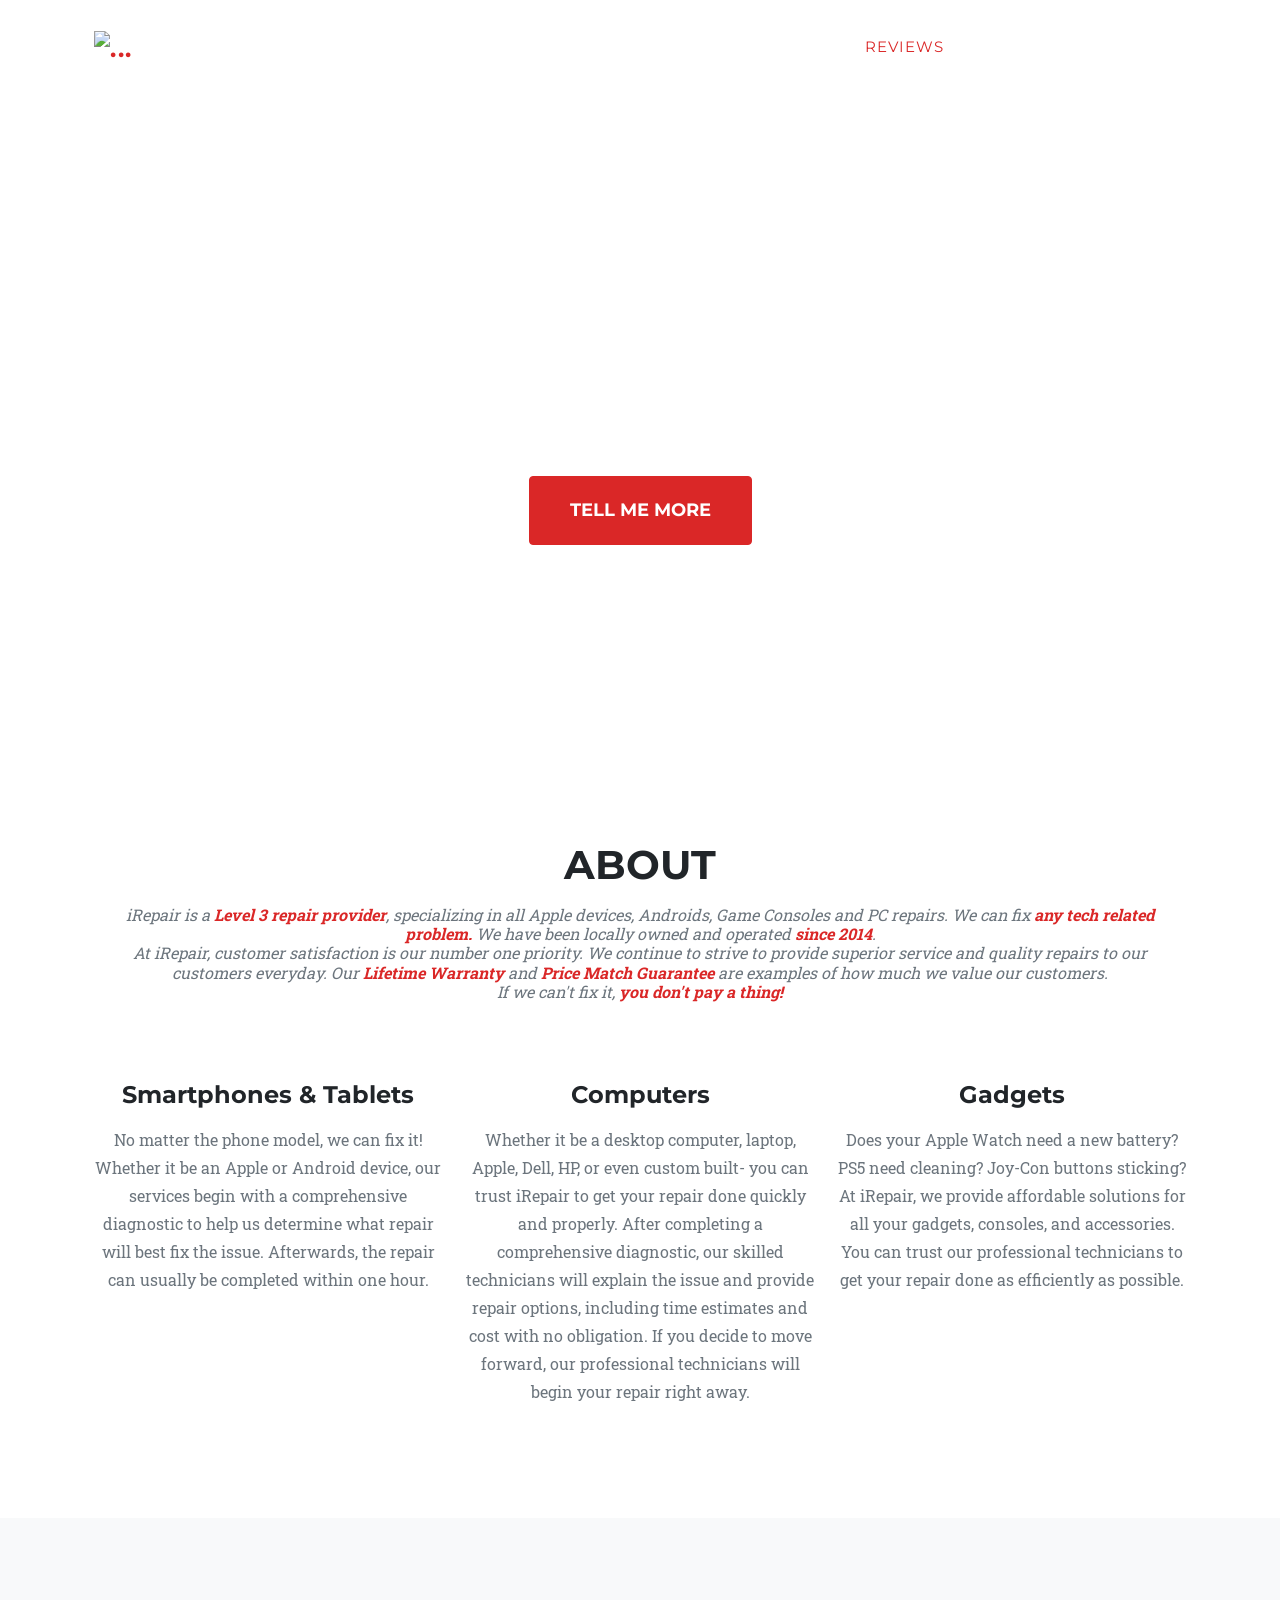
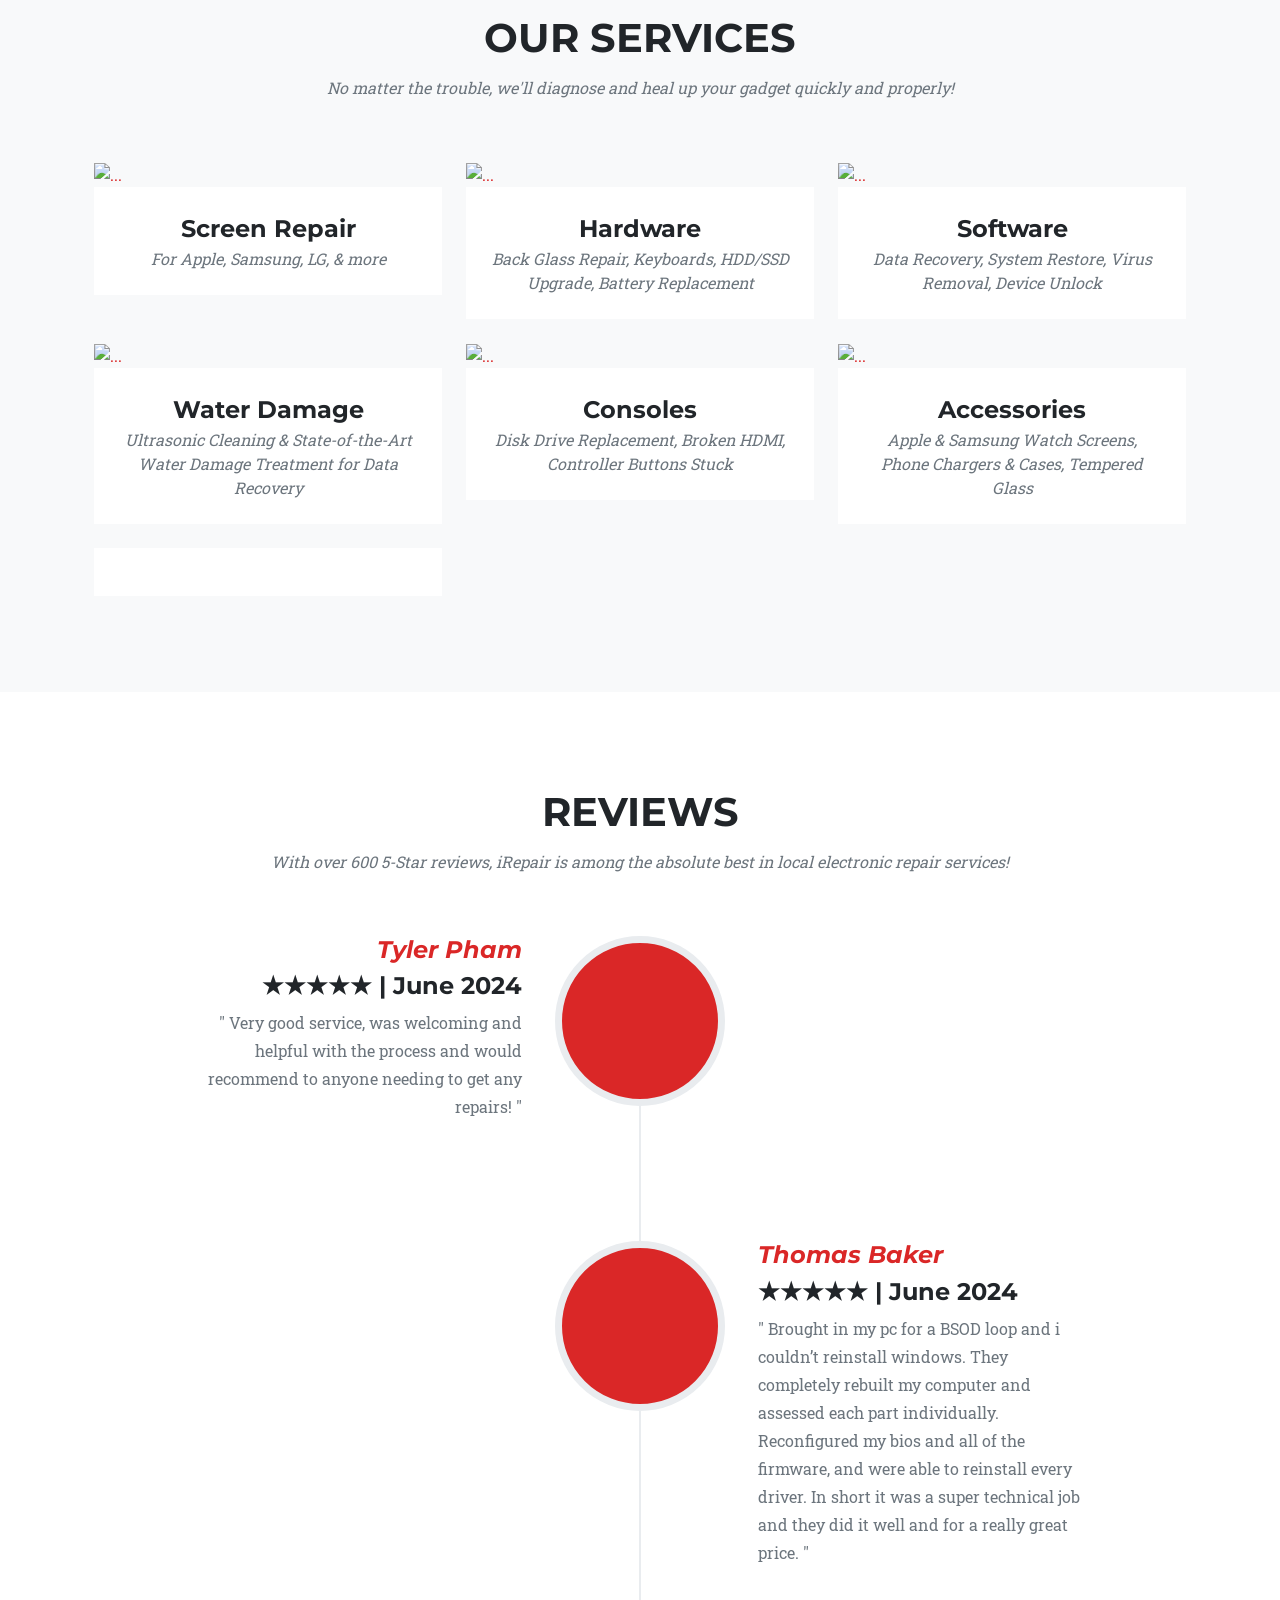
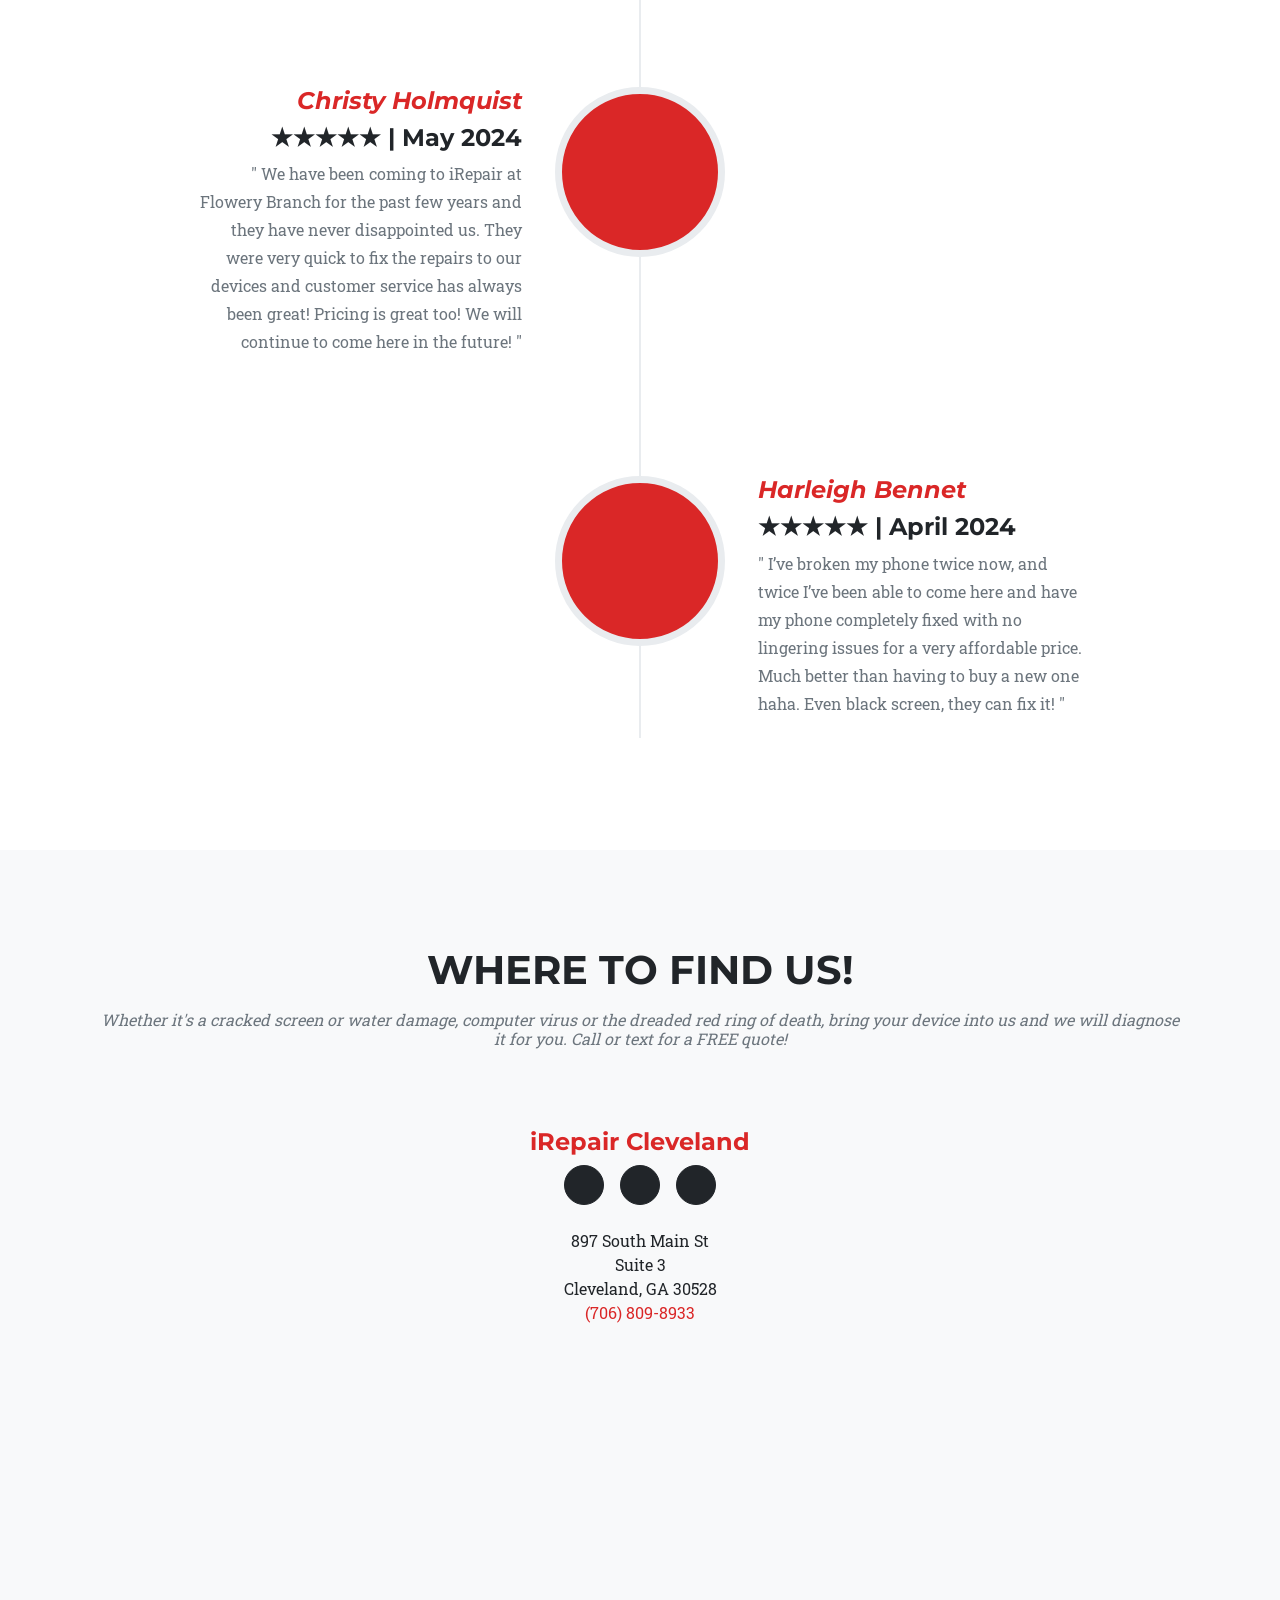
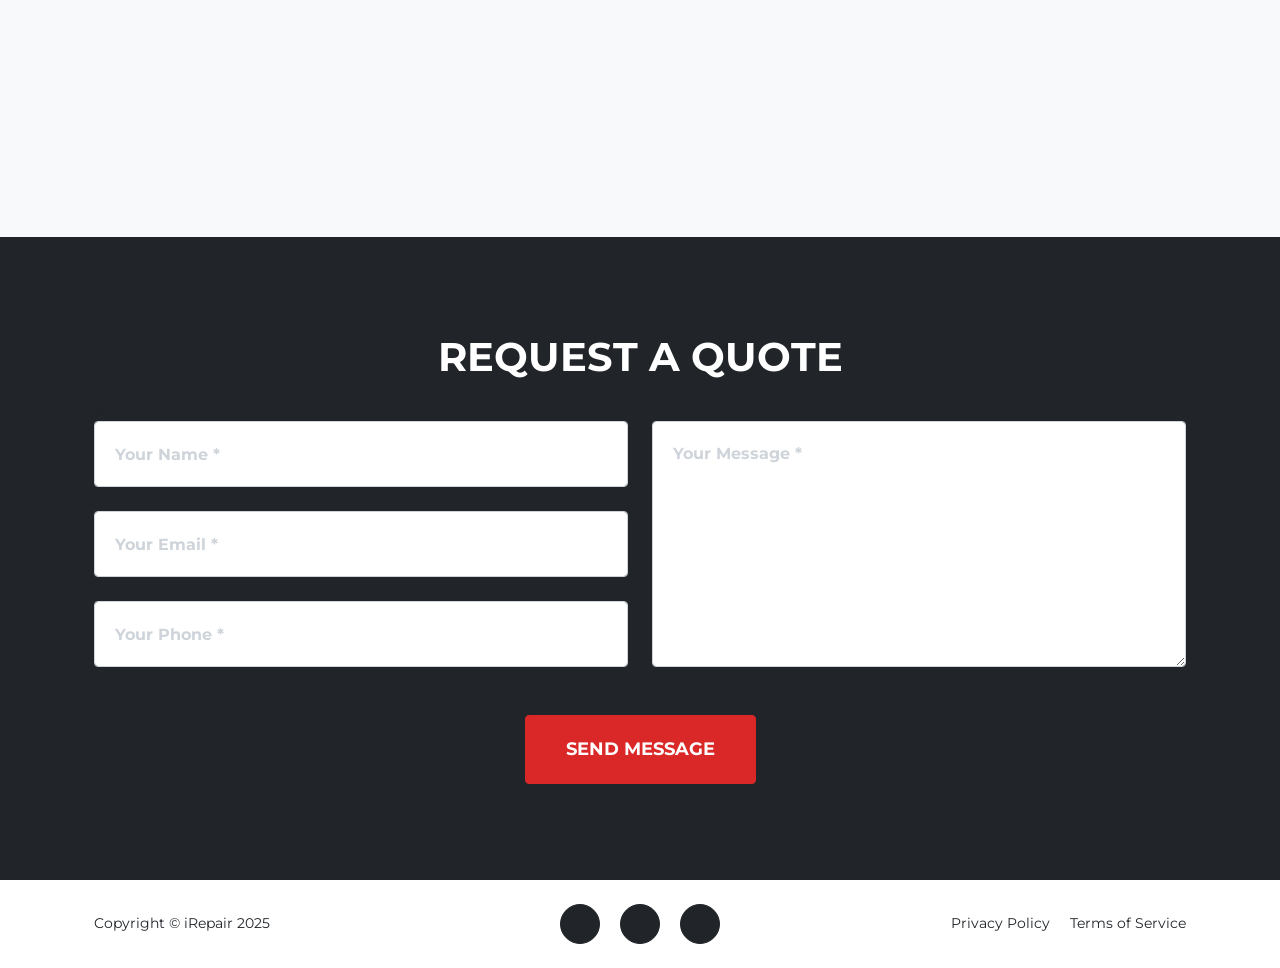
==== index.html @ 38e565d8 "Initial commit Moving iRepair website to iDesign hosting with Netlify in batches. /pages/ first." ====
<!DOCTYPE html>
<html lang="en">
    <head>
        <meta charset="utf-8" />
        <meta name="viewport" content="width=device-width, initial-scale=1, shrink-to-fit=no" />
        <meta name="description" content="" />
        <meta name="author" content="" />
        <title>iRepair - Gadget Repair</title>
        <!-- Favicon-->
        <link rel="icon" type="image/x-icon" href="assets/favicon.ico" />
        <!-- Font Awesome icons (free version)-->
        <script src="https://use.fontawesome.com/releases/v5.15.4/js/all.js" crossorigin="anonymous"></script>
        <!-- Google fonts-->
        <link href="https://fonts.googleapis.com/css?family=Montserrat:400,700" rel="stylesheet" type="text/css" />
        <link href="https://fonts.googleapis.com/css?family=Roboto+Slab:400,100,300,700" rel="stylesheet" type="text/css" />
        
		<!-- Core theme CSS (includes Bootstrap)-->
		
		<link href="https://cdn.jsdelivr.net/npm/bootstrap@5.0.1/dist/css/bootstrap.min.css" rel="stylesheet" >
        <link href="css/styles.css" rel="stylesheet" />
		<link href="css/custom.css" type="text/css" rel="stylesheet" />
	</head>
    <body id="page-top">
        <!-- Navigation-->
        <nav class="navbar navbar-expand-lg navbar-dark fixed-top" id="mainNav">
            <div class="container">
                <a class="navbar-brand" href="#page-top"><img src="assets/img/irepair-supreme-logo.png" alt="..." /></a>
                <button class="navbar-toggler" type="button" data-bs-toggle="collapse" data-bs-target="#navbarResponsive" aria-controls="navbarResponsive" aria-expanded="false" aria-label="Toggle navigation">
                    Menu
                    <i class="fas fa-bars ms-1"></i>
                </button>
                <div class="collapse navbar-collapse" id="navbarResponsive">
                    <ul class="navbar-nav text-uppercase ms-auto py-4 py-lg-0 list-group">
						<li class="nav-item dropdown">
							<a class="nav-link dropdown-toggle" href="#" id="navbarDropdown" role="button" data-bs-toggle="dropdown" aria-haspopup="true" aria-expanded="false">
							About
							</a>
							<div class="dropdown-menu" aria-labelledby="navbarDropdown">
								<a class="dropdown-item" href="#services">About</a>
								<a class="dropdown-item" href="pages/who-we-are.html#services">Who We Are</a>
								<!--<a class="dropdown-item" href="pages/galleries/flowery-branch.html">Gallery</a>-->
							</div>
						</li>
                        <li class="nav-item list-item"><a class="nav-link" href="#portfolio">Services</a></li>
                        <li class="nav-item list-item"><a class="nav-link" href="#about">Reviews</a></li>
                        <li class="nav-item list-item"><a class="nav-link" href="#team">Location</a></li>
                        <li class="nav-item list-item"><a class="nav-link" href="#contact">Contact</a></li>
                    </ul>
					
					
                </div>
            </div>
        </nav>
        <!-- Masthead-->
        <header class="masthead">
            <div class="container">
                <div class="masthead-subheading">YOU BREAK IT</div>
                <div class="masthead-heading text-uppercase"><span style="text-transform: lowercase;">i</span>Repair it!</div>
                <a class="btn btn-primary btn-xl text-uppercase" href="#services">Tell Me More</a>
            </div>
        </header>
        <!-- Services-->
        <section class="page-section" id="services">
            <div class="container">
                <div class="text-center">
                    <h2 class="section-heading text-uppercase">About</h2>
                    <h3 class="section-subheading text-muted">iRepair is a <span class="red">Level 3 repair provider</span>, specializing in all Apple devices, Androids, Game Consoles and PC repairs. We can fix <span class="red">any tech related problem.</span> We have been locally owned and operated <span class="red">since 2014</span>. <!-- and our attention to customer service has led us to expand to <span class="red">2 sister locations: Gainesville and Dawsonville.</span>--> 
					<br />
					At iRepair, customer satisfaction is our number one priority. We continue to strive to provide superior service and quality repairs to our customers everyday. Our <span class="red">Lifetime Warranty</span> and  <span class="red">Price Match Guarantee</span> are examples of how much we value our customers.
					<br />
					If we can't fix it, <span class="red">you don't pay a thing!</span></h3>
                </div>
                <div class="row text-center">
                    <div class="col-md-4">
                        <span class="fa-stack fa-4x">
                            <i class="fas fa-circle fa-stack-2x text-primary"></i>
                            <i class="fas fa-mobile fa-stack-1x fa-inverse"></i>
                        </span>
                        <h4 class="my-3">Smartphones & Tablets</h4>
                        <p class="text-muted"> No matter the phone model, we can fix it! Whether it be an Apple or Android device, our services begin with a comprehensive diagnostic to help us determine what repair will best fix the issue. Afterwards, the repair can usually be completed within one hour.</p>
                    </div>
                    <div class="col-md-4">
                        <span class="fa-stack fa-4x">
                            <i class="fas fa-circle fa-stack-2x text-primary"></i>
                            <i class="fas fa-laptop fa-stack-1x fa-inverse"></i>
                        </span>
                        <h4 class="my-3">Computers</h4>
                        <p class="text-muted">Whether it be a desktop computer, laptop, Apple, Dell, HP, or even custom built- you can trust iRepair to get your repair done quickly and properly.
						After completing a comprehensive diagnostic, our skilled technicians will explain the issue and provide repair options, including time estimates and cost with no obligation. If you decide to move forward, our professional technicians will begin your repair right away. 
						</p>
                    </div>
                    <div class="col-md-4">
                        <span class="fa-stack fa-4x">
                            <i class="fas fa-circle fa-stack-2x text-primary"></i>
                            <i class="fas fa-gamepad fa-stack-1x fa-inverse"></i>
                        </span>
                        <h4 class="my-3">Gadgets</h4>
                        <p class="text-muted">Does your Apple Watch need a new battery? PS5 need cleaning? Joy-Con buttons sticking? At iRepair, we provide affordable solutions for all your gadgets, consoles, and accessories. You can trust our professional technicians to get your repair done as efficiently as possible.</p>
                    </div>
                </div>
            </div>
        </section>
        <!-- Portfolio Grid-->
        <section class="page-section bg-light" id="portfolio">
            <div class="container">
                <div class="text-center">
                    <h2 class="section-heading text-uppercase">Our Services</h2>
                    <h3 class="section-subheading text-muted">No matter the trouble, we'll diagnose and heal up your gadget quickly and properly!</h3>
                </div>
                <div class="row">
                    <div class="col-lg-4 col-sm-6 mb-4">
                        <!-- Portfolio item 1-->
                        <div class="portfolio-item">
                            <a class="portfolio-link" data-bs-toggle="modal" href="#portfolioModal1">
                                <div class="portfolio-hover">
                                    <div class="portfolio-hover-content"><i class="fas fa-plus fa-3x"></i></div>
                                </div>
                                <img class="img-fluid" src="assets/img/portfolio/screen_1.JPG" alt="..." />
                            </a>
                            <div class="portfolio-caption">
                                <div class="portfolio-caption-heading">Screen Repair</div>
                                <div class="portfolio-caption-subheading text-muted">For Apple, Samsung, LG, & more</div>
                            </div>
                        </div>
                    </div>
                    <div class="col-lg-4 col-sm-6 mb-4">
                        <!-- Portfolio item 2-->
                        <div class="portfolio-item">
                            <a class="portfolio-link" data-bs-toggle="modal" href="#portfolioModal2">
                                <div class="portfolio-hover">
                                    <div class="portfolio-hover-content"><i class="fas fa-plus fa-3x"></i></div>
                                </div>
                                <img class="img-fluid" src="assets/img/portfolio/hardware_1.JPG" alt="..." />
                            </a>
                            <div class="portfolio-caption">
                                <div class="portfolio-caption-heading">Hardware</div>
                                <div class="portfolio-caption-subheading text-muted">Back Glass Repair, Keyboards, HDD/SSD Upgrade, Battery Replacement</div>
                            </div>
                        </div>
                    </div>
					<div class="col-lg-4 col-sm-6 mb-4 mb-lg-0">
                        <!-- Portfolio item 3-->
                        <div class="portfolio-item">
                            <a class="portfolio-link" data-bs-toggle="modal" href="#portfolioModal4">
                                <div class="portfolio-hover">
                                    <div class="portfolio-hover-content"><i class="fas fa-plus fa-3x"></i></div>
                                </div>
                                <img class="img-fluid" src="assets/img/portfolio/software.jpg" alt="..." />
                            </a>
                            <div class="portfolio-caption">
                                <div class="portfolio-caption-heading">Software</div>
                                <div class="portfolio-caption-subheading text-muted">Data Recovery, System Restore, Virus Removal, Device Unlock</div>
                            </div>
                        </div>
                    </div>
                    <div class="col-lg-4 col-sm-6 mb-4">
                        <!-- Portfolio item 4-->
                        <div class="portfolio-item">
                            <a class="portfolio-link" data-bs-toggle="modal" href="#portfolioModal3">
                                <div class="portfolio-hover">
                                    <div class="portfolio-hover-content"><i class="fas fa-plus fa-3x"></i></div>
                                </div>
                                <img class="img-fluid" src="assets/img/portfolio/water-damage_1.JPG" alt="..." />
                            </a>
                            <div class="portfolio-caption">
                                <div class="portfolio-caption-heading">Water Damage</div>
                                <div class="portfolio-caption-subheading text-muted">Ultrasonic Cleaning & State-of-the-Art Water Damage Treatment for Data Recovery</div>
                            </div>
                        </div>
                    </div>
                    <div class="col-lg-4 col-sm-6 mb-4 mb-sm-0">
                        <!-- Portfolio item 5-->
                        <div class="portfolio-item">
                            <a class="portfolio-link" data-bs-toggle="modal" href="#portfolioModal5">
                                <div class="portfolio-hover">
                                    <div class="portfolio-hover-content"><i class="fas fa-plus fa-3x"></i></div>
                                </div>
                                <img class="img-fluid" src="assets/img/portfolio/console_1.JPG" alt="..." />
                            </a>
                            <div class="portfolio-caption">
                                <div class="portfolio-caption-heading">Consoles</div>
                                <div class="portfolio-caption-subheading text-muted">Disk Drive Replacement, Broken HDMI, Controller Buttons Stuck</div>
                            </div>
                        </div>
                    </div>
                    <div class="col-lg-4 col-sm-6">
                        <!-- Portfolio item 6-->
                        <div class="portfolio-item">
                            <a class="portfolio-link" data-bs-toggle="modal" href="#portfolioModal6">
                                <div class="portfolio-hover">
                                    <div class="portfolio-hover-content"><i class="fas fa-plus fa-3x"></i></div>
                                </div>
                                <img class="img-fluid" src="assets/img/portfolio/watch_1.JPG" alt="..." />
                            </a>
                            <div class="portfolio-caption">
                                <div class="portfolio-caption-heading">Accessories</div>
                                <div class="portfolio-caption-subheading text-muted">Apple & Samsung Watch Screens, Phone Chargers & Cases, Tempered Glass</div>
                            </div>
                        </div>
                    </div>
					<div class="col-lg-4 col-sm-6 mb-4 mb-sm-0" style="align-items:center">
                        <!-- Empty Portfolio item-->
                        <div class="portfolio-item">
                            <!-- <a class="portfolio-link" data-bs-toggle="modal" href="#portfolioModal5">
                                <div class="portfolio-hover">
                                    <div class="portfolio-hover-content"><i class="fas fa-plus fa-3x"></i></div>
                                </div>
                                <img class="img-fluid" src="assets/img/portfolio/console_1.JPG" alt="..." />
                            </a> -->
                            <div class="portfolio-caption">
                                <div class="portfolio-caption-heading"></div>
                                <div class="portfolio-caption-subheading text-muted"></div>
                            </div>
                        </div>
                    </div>
					<!-- <div class="col-lg-4 col-sm-6 mb-4 mb-sm-0" style="align-items:center">
                        <!-- Portfolio item 7--
                        <div class="portfolio-item">
                            <a class="portfolio-link" data-bs-toggle="modal" href="#attnModal">
                                <div class="portfolio-hover">
                                    <div class="portfolio-hover-content"><i class="fas fa-plus fa-3x"></i></div>
                                </div>
                                <img class="img-fluid" src="assets/img/portfolio/idesign.jpg" alt="..." />
                            </a>
                            <div class="portfolio-caption">
                                <div class="portfolio-caption-heading">Web Design</div>
                                <div class="portfolio-caption-subheading text-muted">Web Design, Web Development, <br> Business Cards, Logo Design</div>
                            </div>
                        </div>
                    </div> -->
					<!--<a class="btn btn-primary btn-xl text-uppercase" data-bs-toggle="modal" href="#attnModal">NEW! Now Offering →</a>-->
                </div>
            </div>
        </section>
        <!-- About-->
        <section class="page-section" id="about">
            <div class="container">
                <div class="text-center">
                    <h2 class="section-heading text-uppercase">Reviews</h2>
                    <h3 class="section-subheading text-muted">With over 600 5-Star reviews, iRepair is among the absolute best in local electronic repair services!</h3>
                </div>
                <ul class="timeline">
                    <li>
                        <div class="timeline-image"><img class="rounded-circle img-fluid" /></div>
                        <div class="timeline-panel">
                            <div class="timeline-heading">
                                <h4><span class="red">Tyler Pham</span></h4>
                                <h4 class="subheading">★★★★★ | June 2024</h4>
                            </div>
                            <div class="timeline-body"><p class="text-muted">" Very good service, was welcoming and helpful with the process and would recommend to anyone needing to get any repairs! "</p></div>

                        </div>
                    </li>
                    <li class="timeline-inverted">
                        <div class="timeline-image"><img class="rounded-circle img-fluid"/></div>
                        <div class="timeline-panel">
                            <div class="timeline-heading">
                                <h4><span class="red">Thomas Baker</span></h4>
                                <h4 class="subheading">★★★★★ | June 2024</h4>
                            </div>
                            <div class="timeline-body"><p class="text-muted">" Brought in my pc for a BSOD loop and i couldn’t reinstall windows. They completely rebuilt my computer and assessed each part individually. Reconfigured my bios and all of the firmware, and were able to reinstall every driver. In short it was a super technical job and they did it well and for a really great price. "</p></div>
                        </div>
                    </li>
                    <li>
                        <div class="timeline-image"><img class="rounded-circle img-fluid"/></div>
                        <div class="timeline-panel">
                            <div class="timeline-heading">
                                <h4><span class="red">Christy Holmquist</span></h4>
                                <h4 class="subheading">★★★★★ | May 2024</h4>
                            </div>
                            <div class="timeline-body"><p class="text-muted">" We have been coming to iRepair at Flowery Branch for the past few years and they have never disappointed us. They were very quick to fix the repairs to our devices and customer service has always been great! Pricing is great too! We will continue to come here in the future! "</p></div>
                        </div>
                    </li>
                    <li class="timeline-inverted">
                        <div class="timeline-image"><img class="rounded-circle img-fluid"/></div>
                        <div class="timeline-panel">
                            <div class="timeline-heading">
                                <h4><span class="red">Harleigh Bennet</span></h4>
                                <h4 class="subheading">★★★★★ | April 2024</h4>
                            </div>
                            <div class="timeline-body"><p class="text-muted">" I’ve broken my phone twice now, and twice I’ve been able to come here and have my phone completely fixed with no lingering issues for a very affordable price. Much better than having to buy a new one haha. Even black screen, they can fix it! "</p></div>
                        </div>
                    </li>
				<!-- <li class="timeline-inverted">
                        <div class="timeline-image">
                            <h4>
                                Leave a
                                <br />
                                Review on
                                <br />
                                Google!
                            </h4>
                        </div>
                    </li> -->
                </ul>
            </div>
        </section>
        <!-- Team-->
        <section class="page-section bg-light" id="team">
    <!--        <div class="container">
                <div class="text-center">
                    <h2 class="section-heading text-uppercase">Our Amazing Team</h2>
                    <h3 class="section-subheading text-muted">bunch of dudes.</h3>
                </div>
                <div class="row">
                    <div class="col-lg-4">
                        <div class="team-member">
                            <img class="mx-auto rounded-circle" src="assets/img/team/1.JPG" alt="..." />
                            <h4>Drew (Founder)</h4>
                            <p class="text-muted">Gainesville</p>
                            <a class="btn btn-dark btn-social mx-2" href="#!"><i class="fab fa-twitter"></i></a>
                            <a class="btn btn-dark btn-social mx-2" href="#!"><i class="fab fa-facebook-f"></i></a>
                            <a class="btn btn-dark btn-social mx-2" href="#!"><i class="fab fa-linkedin-in"></i></a>
                        </div>
                    </div>
                    <div class="col-lg-4">
                        <div class="team-member">
                            <img class="mx-auto rounded-circle" src="assets/img/team/2.JPG" alt="..." />
                            <h4>Juan</h4>
                            <p class="text-muted">Dawsonville</p>
                       <a class="btn btn-dark btn-social mx-2" href="#!"><i class="fab fa-twitter"></i></a>
                            <a class="btn btn-dark btn-social mx-2" href="#!"><i class="fab fa-facebook-f"></i></a>
                            <a class="btn btn-dark btn-social mx-2" href="#!"><i class="fab fa-linkedin-in"></i></a>
                        </div>
                    </div>
                    <div class="col-lg-4">
                        <div class="team-member">
                            <img class="mx-auto rounded-circle" src="assets/img/team/3.JPG" alt="..." />
                            <h4>Gavin</h4>
                            <p class="text-muted">Flowery Branch</p>
							<a class="btn btn-dark btn-social mx-2" href="#!"><i class="fab fa-twitter"></i></a>
                            <a class="btn btn-dark btn-social mx-2" href="#!"><i class="fab fa-facebook-f"></i></a>
                            <a class="btn btn-dark btn-social mx-2" href="#!"><i class="fab fa-linkedin-in"></i></a>
                        </div>
                    </div>
                </div>
				<div class="row">
				<div class="col-lg-4">
                        <div class="team-member">
                            <img class="mx-auto rounded-circle" src="assets/img/team/2.JPG" alt="..." />
                            <h4>Johnathan</h4>
                            <p class="text-muted">Gainesville</p>
                       <a class="btn btn-dark btn-social mx-2" href="#!"><i class="fab fa-twitter"></i></a>
                            <a class="btn btn-dark btn-social mx-2" href="#!"><i class="fab fa-facebook-f"></i></a>
                            <a class="btn btn-dark btn-social mx-2" href="#!"><i class="fab fa-linkedin-in"></i></a>
                        </div>
                    </div>
					<div class="col-lg-4">
                        <div class="team-member">
                            <img class="mx-auto rounded-circle" src="assets/img/team/3.JPG" alt="..." />
                            <h4>Timothy</h4>
                            <p class="text-muted">Dawsonville</p>
							<a class="btn btn-dark btn-social mx-2" href="#!"><i class="fab fa-twitter"></i></a>
                            <a class="btn btn-dark btn-social mx-2" href="#!"><i class="fab fa-facebook-f"></i></a>
                            <a class="btn btn-dark btn-social mx-2" href="#!"><i class="fab fa-linkedin-in"></i></a>
                        </div>
                    </div>
					<div class="col-lg-4">
                        <div class="team-member">
                            <img class="mx-auto rounded-circle" src="assets/img/team/1.JPG" alt="..." />
                            <h4>Brian</h4>
                            <p class="text-muted">Flowery Branch</p>
							<a class="btn btn-dark btn-social mx-2" href="#!"><i class="fab fa-twitter"></i></a>
                            <a class="btn btn-dark btn-social mx-2" href="#!"><i class="fab fa-facebook-f"></i></a>
                            <a class="btn btn-dark btn-social mx-2" href="#!"><i class="fab fa-linkedin-in"></i></a>
                        </div>
                    </div>
				</div>
			</div>
                </div>
                <div class="row">
                    <div class="col-lg-8 mx-auto text-center"><p class="large text-muted"> <h4>Our Locations</h4>
					<span class="red">Flowery Branch:</span> 4251 Winder Hwy, Flowery Branch, GA 30542<br />
					<span class="red">Gainesville:</span> 475 Dawsonville Hwy ste c, Gainesville, GA 30501<br />
					<span class="red">Dawsonville:</span> 391 Quill Dr Suite 140, Dawsonville, GA 30534<br /></p></div>
                </div>
            </div> -->
			
			<!--Google map-->
			
			<div class="container">
				<h2 class="section-heading text-uppercase"><div style="text-align:center;">Where to Find Us!</div></h2>
				<h3 class="section-subheading text-muted" style="text-align:center;">Whether it's a cracked screen or water damage, computer virus or the dreaded red ring of death, bring your device into us and we will diagnose it for you. Call or text  for a FREE quote!</h3>
			<div class="row align-items-center">
				<div>
					<div class="location-container">
						<p>
							<h4><span class="red" style="font-style:normal; ">iRepair Cleveland</span></h4>
								<div class="location-icons">
									<a class="btn btn-dark btn-social mx-2" href="https://www.facebook.com/iRepairDrew"><i class="fab fa-facebook-f"></i></a>
									<a class="btn btn-dark btn-social mx-2" href="https://www.instagram.com/irepairga"><i class="fab fa-instagram"></i></a>
									<a class="btn btn-dark btn-social mx-2" href="https://search.google.com/local/writereview?placeid=ChIJrSrs2Rry9YgRjQ6eZQSOzfI"><i class="fab fa-google"></i></a>
								</div>
							<br />
							897 South Main St <br />
							Suite 3 <br />
							Cleveland, GA 30528 <br /> 
							<a href="tel://+17068098933">(706) 809-8933</a>
						</p>
					</div>
					<div id="map-container-google-1" class="z-depth-1-half map-container" style="height: 25rem">
						<iframe src="https://www.google.com/maps/embed?pb=!1m18!1m12!1m3!1d3300.32070945659!2d-83.85811932491785!3d34.18928131048297!2m3!1f0!2f0!3f0!3m2!1i1024!2i768!4f13.1!3m3!1m2!1s0x88f5edba1ef00161%3A0xf6d68d4e94103ecd!2siRepair%20Flowery%20Branch%20Cell%20Phone%20Repair%2CComputer%20Repair%2C%20Tablet!5e0!3m2!1sen!2sus!4v1721174199621!5m2!1sen!2sus" width="100%" height="100%" style="border:0;" allowfullscreen="" loading="lazy" referrerpolicy="no-referrer-when-downgrade"></iframe>
					</div>
				</div>
				<!-- <div class="col-lg-4">
					<div class="location-container">
					<p>
						<h4><span class="red" style="font-style:normal">Gainesville</span></h4>
							<div class="location-icons">
								<a class="btn btn-dark btn-social mx-2" href="https://www.facebook.com/iRepairGa"><i class="fab fa-facebook-f"></i></a>
								<a class="btn btn-dark btn-social mx-2" href="https://www.instagram.com/irepairga"><i class="fab fa-instagram"></i></a>
								<a class="btn btn-dark btn-social mx-2" href="https://search.google.com/local/writereview?placeid=ChIJI8ZOkfP19YgRLeUoL9gVXxY"><i class="fab fa-google"></i></a>
							</div>
						<br />
					475 Dawsonville Hwy <br />
					Suite C <br />
					Gainesville, GA 30501 <br />
					<a href="tel://+1776541117">(770) 654-1117</a>
					</p>
					</div>
					<div id="map-container-google-2" class="z-depth-1-half map-container" style="height: 25rem">
					<iframe src="https://www.google.com/maps/embed?pb=!1m18!1m12!1m3!1d3296.186884715994!2d-83.85272118526859!3d34.29478131235792!2m3!1f0!2f0!3f0!3m2!1i1024!2i768!4f13.1!3m3!1m2!1s0x88f5f5f3914ec623%3A0x165f15d82f28e52d!2siRepair%20Gainesville%20-%20Cell%20Phone%20Repair%2CTablet%20Repair%2C%20Computer%20Repair!5e0!3m2!1sen!2sus!4v1645026157039!5m2!1sen!2sus" width="100%" height="100%" style="border:0;" allowfullscreen="" loading="lazy"></iframe>
					</div>
				</div> -->
				<!-- <div class="col-lg-4">
					<div class="location-container">
						<p>
							<h4><span class="red" style="font-style:normal; ">Dawsonville</span></h4>
								<div class="location-icons">
									<a class="btn btn-dark btn-social mx-2" href="https://www.facebook.com/iRepairDawsonville"><i class="fab fa-facebook-f"></i></a>
									<a class="btn btn-dark btn-social mx-2" href="https://www.instagram.com/irepairga"><i class="fab fa-instagram"></i></a>
									<a class="btn btn-dark btn-social mx-2" href="https://search.google.com/local/writereview?placeid=ChIJ5X2WzLGJ9YgRslyce__zbWM"><i class="fab fa-google"></i></a>
								</div>
							<br />
					391 Quill Drive <br />
					Suite 140 <br />
					Dawsonville, GA 30534 <br />
					<a href="tel://+1776541117">(770) 880-6654</a>
					</p>
					</div>
						<div id="map-container-google-2" class="z-depth-1-half map-container" style="height: 25rem">
						<iframe src="https://www.google.com/maps/embed?pb=!1m18!1m12!1m3!1d3294.0806048215154!2d-84.04990558526708!3d34.34842660951178!2m3!1f0!2f0!3f0!3m2!1i1024!2i768!4f13.1!3m3!1m2!1s0x88f589b1cc967de5%3A0x636df3ff7b9c5cb2!2siRepair%20Dawsonville%20-%20Cell%20Phone%20Repair%2CTablet%20Repair%2C%20Computer%20Repair!5e0!3m2!1sen!2sus!4v1645026370559!5m2!1sen!2sus" width="100%" height="100%" style="border:0;" allowfullscreen="" loading="lazy"></iframe>
						</div>
					<div>
				</div>
			</div> -->
			
        </section>
        <!-- Clients
        <div class="py-5">
            <div class="container">
                <div class="row align-items-center">
                    <div class="col-md-3 col-sm-6 my-3">
                        <a href="#!"><img class="img-fluid img-brand d-block mx-auto" src="assets/img/logos/microsoft.svg" alt="..." /></a>
                    </div>
                    <div class="col-md-3 col-sm-6 my-3">
                        <a href="#!"><img class="img-fluid img-brand d-block mx-auto" src="assets/img/logos/google.svg" alt="..." /></a>
                    </div>
                    <div class="col-md-3 col-sm-6 my-3">
                        <a href="#!"><img class="img-fluid img-brand d-block mx-auto" src="assets/img/logos/facebook.svg" alt="..." /></a>
                    </div>
                    <div class="col-md-3 col-sm-6 my-3">
                        <a href="#!"><img class="img-fluid img-brand d-block mx-auto" src="assets/img/logos/ibm.svg" alt="..." /></a>
                    </div>
                </div>
            </div>
        </div> -->
        <!-- Contact-->
        <section class="page-section" id="contact">
            <div class="container">
                <div class="text-center">
                    <h2 class="section-heading text-uppercase">Request a Quote</h2>
            <!--    <h3 class="section-subheading text-muted">Whether it's a cracked screen or water damage, computer virus or the dreaded red ring of death, bring your device into us and we will diagnose it for you. Call or text  for a FREE quote!</h3> -->
                </div>
				<form class="kwes-form" action="https://kwesforms.com/api/foreign/forms/SF6FLrs3v1BSEjSiRb19" id="contactForm" <!--data-sb-form-api-token="#"-->>
                    <div class="row align-items-stretch mb-5">
                        <div class="col-md-6">
                            <div class="form-group">
                                <!-- Name input-->
                                <input class="form-control" id="name" type="text" placeholder="Your Name *" rules="required|max:255" name="name" />
                                <!--<div class="invalid-feedback" data-sb-feedback="name:required">A name is required.</div>-->
                            </div>
                            <div class="form-group">
                                <!-- Email address input-->
                                <input class="form-control" id="email" type="email" placeholder="Your Email *" rules="required|max:255" name="email" />
                                <!--<div class="invalid-feedback" data-sb-feedback="email:required">An email is required.</div>
                                <div class="invalid-feedback" data-sb-feedback="email:email">Email is not valid.</div>-->
                            </div>
                            <div class="form-group mb-md-0">
                                <!-- Phone number input-->
                                <input class="form-control" id="phone" type="tel" placeholder="Your Phone *" rules="required|max:255" name="phone" />
                                <!--<div class="invalid-feedback" data-sb-feedback="phone:required">A phone number is required.</div>-->
                            </div>
                        </div>
                        <div class="col-md-6">
                            <div class="form-group form-group-textarea mb-md-0">
                                <!-- Message input-->
                                <textarea class="form-control" id="message" placeholder="Your Message *" data-sb-validations="required" rules="required|max:255" name="message" ></textarea>
                                <!--<div class="invalid-feedback" data-sb-feedback="message:required">A message is required.</div>-->
                            </div>
                        </div>
                    </div>
                    <!-- Submit success message-->
                    <!---->
                    <!-- This is what your users will see when the form-->
                    <!-- has successfully submitted-->
                    <div class="d-none" id="submitSuccessMessage">
                        <div class="text-center text-white mb-3">
                            <div class="fw-bolder">Form submission successful!</div>
                        </div>
                    </div>
                    <!-- Submit error message-->
                    <!---->
                    <!-- This is what your users will see when there is-->
                    <!-- an error submitting the form-->
                    <div class="d-none" id="submitErrorMessage"><div class="text-center text-danger mb-3">Error sending message!</div></div>
                    <!-- Submit Button-->
                    <div class="text-center"><button class="btn btn-primary btn-xl text-uppercase" id="submitButton" type="submit">Send Message</button></div>
                </form>
            </div>
        </section>
        <!-- Footer-->
        <footer class="footer py-4">
            <div class="container">
                <div class="row align-items-center">
                    <div class="col-lg-4 text-lg-start">Copyright &copy; iRepair 2025</div>
                    <div class="col-lg-4 my-3 my-lg-0">
                        <a class="btn btn-dark btn-social mx-2" href="#!"><i class="fab fa-twitter"></i></a>
                        <a class="btn btn-dark btn-social mx-2" href="#!"><i class="fab fa-facebook-f"></i></a>
                        <a class="btn btn-dark btn-social mx-2" href="#!"><i class="fab fa-linkedin-in"></i></a>
                    </div>
                    <div class="col-lg-4 text-lg-end">
                        <a class="link-dark text-decoration-none me-3" href="#!">Privacy Policy</a>
                        <a class="link-dark text-decoration-none" href="#!">Terms of Service</a>
                    </div>
                </div>
            </div>
        </footer>
        <!-- Portfolio Modals-->
        <!-- Portfolio item 1 modal popup-->
        <div class="portfolio-modal modal fade" id="portfolioModal1" tabindex="-1" role="dialog" aria-hidden="true">
            <div class="modal-dialog">
                <div class="modal-content">
                    <div class="close-modal" data-bs-dismiss="modal"><img src="assets/img/close-icon.svg" alt="Close modal" /></div>
                    <div class="container">
                        <div class="row justify-content-center">
                            <div class="col-lg-8">
                                <div class="modal-body">
                                    <!-- Project details-->
                                    <h2 class="text-uppercase">Screen Repair</h2>
                            <!--    <p class="item-intro text-muted">Smartphone repairs that are genuine and affordable!</p> -->
                                    <img class="img-fluid d-block mx-auto" src="assets/img/portfolio/screen_2.JPG" alt="..." />
                                    <p>We use <span class="red">Premium Grade</span> screens on all of our products, offering original manufacturer (OEM) screens and more affordable aftermarket options. All of our OEM screens come with a limited <span class="red">lifetime warranty</span> for any manufacturer defects, and our aftermarket options have warranties of up to 30 days. We have stock for almost every iPhone, iPad, and Samsung on the market. All smartphone repairs are <span class="red">same day</span> for our stock, and we if we don't have it, <span class="red">we can order it!</span></p>
                                    <!-- <ul class="list-inline">
                                        <li>
                                            <strong>iPhone Screens:</strong>
                                            Starting at <span class="red">$85</span>
                                        </li>
                                        <li>
                                            <strong>Android Screens:</strong>
                                            Starting at <span class="red">$165</span>
                                        </li>
                                    </ul> -->
                                    <button class="btn btn-primary btn-xl text-uppercase" data-bs-dismiss="modal" type="button">
                                        <i class="fas fa-times me-1"></i>
                                        Back to Services
                                    </button>
                                </div>
                            </div>
                        </div>
                    </div>
                </div>
            </div>
        </div>
        <!-- Portfolio item 2 modal popup-->
        <div class="portfolio-modal modal fade" id="portfolioModal2" tabindex="-1" role="dialog" aria-hidden="true">
            <div class="modal-dialog">
                <div class="modal-content">
                    <div class="close-modal" data-bs-dismiss="modal"><img src="assets/img/close-icon.svg" alt="Close modal" /></div>
                    <div class="container">
                        <div class="row justify-content-center">
                            <div class="col-lg-8">
                                <div class="modal-body">
                                    <!-- Project details-->
                                    <h2 class="text-uppercase">Hardware</h2>
							<!--    <p class="item-intro text-muted">Fixing hardware can be hard. At iRepair, we make it easy!</p> -->
                                    <img class="img-fluid d-block mx-auto" src="assets/img/portfolio/hardware_2.JPG" alt="..." />
                                    <p>Swollen batteries and shattered glass can be dangerous. Broken hinges and sticky keys can be frustrating. Visit one of our shops and rest easy knowing our technicians can get the job done. We order premium parts from the most trusted manufacturers worldwide, and if a part doesn't work, we'll order you another one at <span class="red">no additional cost.</span></p>
                                    <button class="btn btn-primary btn-xl text-uppercase" data-bs-dismiss="modal" type="button">
                                        <i class="fas fa-times me-1"></i>
                                        Back to Services
                                    </button>
                                </div>
                            </div>
                        </div>
                    </div>
                </div>
            </div>
        </div>
        <!-- Portfolio item 3 modal popup-->
        <div class="portfolio-modal modal fade" id="portfolioModal3" tabindex="-1" role="dialog" aria-hidden="true">
            <div class="modal-dialog">
                <div class="modal-content">
                    <div class="close-modal" data-bs-dismiss="modal"><img src="assets/img/close-icon.svg" alt="Close modal" /></div>
                    <div class="container">
                        <div class="row justify-content-center">
                            <div class="col-lg-8">
                                <div class="modal-body">
                                    <!-- Project details-->
                                    <h2 class="text-uppercase">Water Damage</h2>
                            <!--    <p class="item-intro text-muted">"Does putting my phone in rice really work?" Short answer: no.</p> -->
                                    <img class="img-fluid d-block mx-auto" src="assets/img/portfolio/water-damage_2.JPG" alt="..." />
                                    <p>Have you ever dropped a device in water? A common misconception is that you should leave it out to dry overnight, or you might even plug it in right away to test the charger. The truth is that both of these methods are not only ineffective, but actually <span class="red">dangerous</span> for your device. Water is a conductor and electronic components don't like that. Leaving your device to sit for several hours just gives the motherboard time to soak. And plugging a charger in while the port is wet could short several components, essentially frying your device! Here at iRepair, we employ <span class="red">industry-standard methods</span> for water damage and use state-of-the-art <span class="red">Ultrasonic Cleaners</span> in our treatment process.</p>
                                    <button class="btn btn-primary btn-xl text-uppercase" data-bs-dismiss="modal" type="button">
                                        <i class="fas fa-times me-1"></i>
                                        Back to Services
                                    </button>
                                </div>
                            </div>
                        </div>
                    </div>
                </div>
            </div>
        </div>
        <!-- Portfolio item 4 modal popup-->
        <div class="portfolio-modal modal fade" id="portfolioModal4" tabindex="-1" role="dialog" aria-hidden="true">
            <div class="modal-dialog">
                <div class="modal-content">
                    <div class="close-modal" data-bs-dismiss="modal"><img src="assets/img/close-icon.svg" alt="Close modal" /></div>
                    <div class="container">
                        <div class="row justify-content-center">
                            <div class="col-lg-8">
                                <div class="modal-body">
                                    <!-- Project details-->
                                    <h2 class="text-uppercase">Software</h2>
                            <!--    <p class="item-intro text-muted">Rolling back Windows 11 since 2021!</p> -->
                                    <img class="img-fluid d-block mx-auto" src="assets/img/portfolio/software.jpg" alt="..." />
                                    <p>In the digital age, <span class="red">your data 	is your identity</span>. At iRepair, saving your data is one of the most essential services we offer. Whether its restoring your old iPhone 6s or backing up your two-terabyte harddrive, we will get the job done. If your operating system is giving you trouble, we'll restore it. If your device is running slower than usual, we'll clean it up. If your PC has been infected with adware, we'll sniff it out and get it off your system. All in a day's work!</p>
                                    <button class="btn btn-primary btn-xl text-uppercase" data-bs-dismiss="modal" type="button">
                                        <i class="fas fa-times me-1"></i>
                                        Back to Services
                                    </button>
                                </div>
                            </div>
                        </div>
                    </div>
                </div>
            </div>
        </div>
        <!-- Portfolio item 5 modal popup-->
        <div class="portfolio-modal modal fade" id="portfolioModal5" tabindex="-1" role="dialog" aria-hidden="true">
            <div class="modal-dialog">
                <div class="modal-content">
                    <div class="close-modal" data-bs-dismiss="modal"><img src="assets/img/close-icon.svg" alt="Close modal" /></div>
                    <div class="container">
                        <div class="row justify-content-center">
                            <div class="col-lg-8">
                                <div class="modal-body">
                                    <!-- Project details-->
                                    <h2 class="text-uppercase">Consoles</h2>
                            <!--    <p class="item-intro text-muted">Little one jam quarters in your disk drive again?</p> -->
                                    <img class="img-fluid d-block mx-auto" src="assets/img/portfolio/console_2.JPG" alt="..." />
                                    <p> Video game consoles are often some of the most expensive devices we own. They also get a ton of mileage between you on your days off, younger siblings after school, or even your kids' friends on the weekends. Unfortunately, this means that they're among those devices most susceptible to incidental damage. At iRepair, we offer solutions for everything from <span class="red">soldering</span> HDMI ports, to <span class="red">installing</span> power supplies, to just giving your devices a proper <span class="red">cleaning!</span></p>
                                    <button class="btn btn-primary btn-xl text-uppercase" data-bs-dismiss="modal" type="button">
                                        <i class="fas fa-times me-1"></i>
                                        Back to Services
                                    </button>
                                </div>
                            </div>
                        </div>
                    </div>
                </div>
            </div>
        </div>
        <!-- Portfolio item 6 modal popup-->
        <div class="portfolio-modal modal fade" id="portfolioModal6" tabindex="-1" role="dialog" aria-hidden="true">
            <div class="modal-dialog">
                <div class="modal-content">
                    <div class="close-modal" data-bs-dismiss="modal"><img src="assets/img/close-icon.svg" alt="Close modal" /></div>
                    <div class="container">
                        <div class="row justify-content-center">
                            <div class="col-lg-8">
                                <div class="modal-body">
                                    <!-- Project details-->
                                    <h2 class="text-uppercase">Accessories</h2>
                            <!--    <p class="item-intro text-muted">The coolest wrist accessories since Sillybandz!</p> -->
                                    <img class="img-fluid d-block mx-auto" src="assets/img/portfolio/watch_2.JPG" alt="..." />
                                    <p>Smartwatches are the new kid on smart-gadget block, making them among the most difficult devices a technician can work on. However, at iRepair, we employ only the best and brightest to work on your devices. We offer a number of solutions for <span class="red">Apple</span> and <span class="red">Samsung</span> watches, as well as other competing brands, including <span class="red">Fitbit</span>. Solutions include: screen repair, battery replacement, belt adjustment, and much more! <br />
									In addition to your smart accessories, we also offer <span class="red">Lifetime Tempered Glass</span> for your iPhone and iPad, as well as cases, chargers, and much more!</p>
                                    <button class="btn btn-primary btn-xl text-uppercase" data-bs-dismiss="modal" type="button">
                                        <i class="fas fa-times me-1"></i>
                                        Back to Services
                                    </button>
                                </div>
                            </div>
                        </div>
                    </div>
                </div>
            </div>
        </div>
		<!-- Website Announcement modal popup-->
        <div class="portfolio-modal modal fade" id="attnModal" tabindex="-1" role="dialog" aria-hidden="true">
            <div class="modal-dialog">
                <div class="modal-content">
                    <div class="close-modal" data-bs-dismiss="modal"><img src="assets/img/close-icon.svg" alt="Close modal" /></div>
                    <div class="container">
                        <div class="row justify-content-center">
                            <div class="col-lg-8">
                                <div class="modal-body">
                                    <!-- Project details-->
									<img class="img-fluid d-block mx-auto" src="assets/img/portfolio/businesscard-white-front2.png" alt="..." />
                                    <h3 class="text-uppercase">Beautiful, custom websites for your small business!</h3>
									<!-- <h3 class="item-intro text-muted">Beautiful, custom websites for your small business!</h3> -->
                                    <p>Starting in 2025, we are personally focusing on the life-blood of our community: new and old <span class="red">small businesses</span>, <span class="red">start-ups</span>, <span class="red">contractors</span>, <span class="red">restaurants</span>, etc. If you or someone you know needs help putting together a new vision for their busness—<em>no matter how small</em>—please feel free to reach us directly or click <strong><a href="https://idesignga.com/how-it-works" target="_blank" rel="noopener noreferrer">HERE</a></strong> for more info!</p>
									<h3 class="item-intro">TEXT <em>"I NEED A SITE" </em> TO:</h3>
									<h1><a href="sms:+17066210854?body=I%20NEED%20A%20SITE%20"><strong>(706) 621 - 0854</strong></a></h1>
                                    <!-- <button class="btn btn-primary btn-xl text-uppercase" type="button" href="https://idesignga.com/" target="_blank" rel="noopener noreferrer">
                                        Visit iDesign
                                    </button> -->
									<button class="btn btn-primary btn-xl text-uppercase" data-bs-dismiss="modal" type="button">
                                        <i class="fas fa-times me-1"></i>
                                        Back to Services
                                    </button>
                                </div>
                            </div>
                        </div>
                    </div>
                </div>
            </div>
        </div>
		
		
		<!-- Core theme JS-->
        <script src="js/scripts.js"></script>
				
		<script src="https://cdn.jsdelivr.net/npm/bootstrap@5.0.1/dist/js/bootstrap.min.js" integrity="sha384-Atwg2Pkwv9vp0ygtn1JAojH0nYbwNJLPhwyoVbhoPwBhjQPR5VtM2+xf0Uwh9KtT" crossorigin="anonymous"></script>
		

        <!-- * * * * * * * * * * * * * * * * * * * * * * * * * * * * * * * * * * * * * * * *-->
        <!-- * *                               SB Forms JS                               * *-->
        <!-- * * Activate your form at https://startbootstrap.com/solution/contact-forms * *-->
        <!-- * * * * * * * * * * * * * * * * * * * * * * * * * * * * * * * * * * * * * * * *-->
        <script src="https://cdn.startbootstrap.com/sb-forms-latest.js"></script>
		
		
		<!-- KwesForms -->
		<script src="https://kwesforms.com/v2/kwes-script.js" defer></script>
		
    </body>
</html>
---- css/custom.css ----
.text-primary {
    color: #DA2727!important;
}
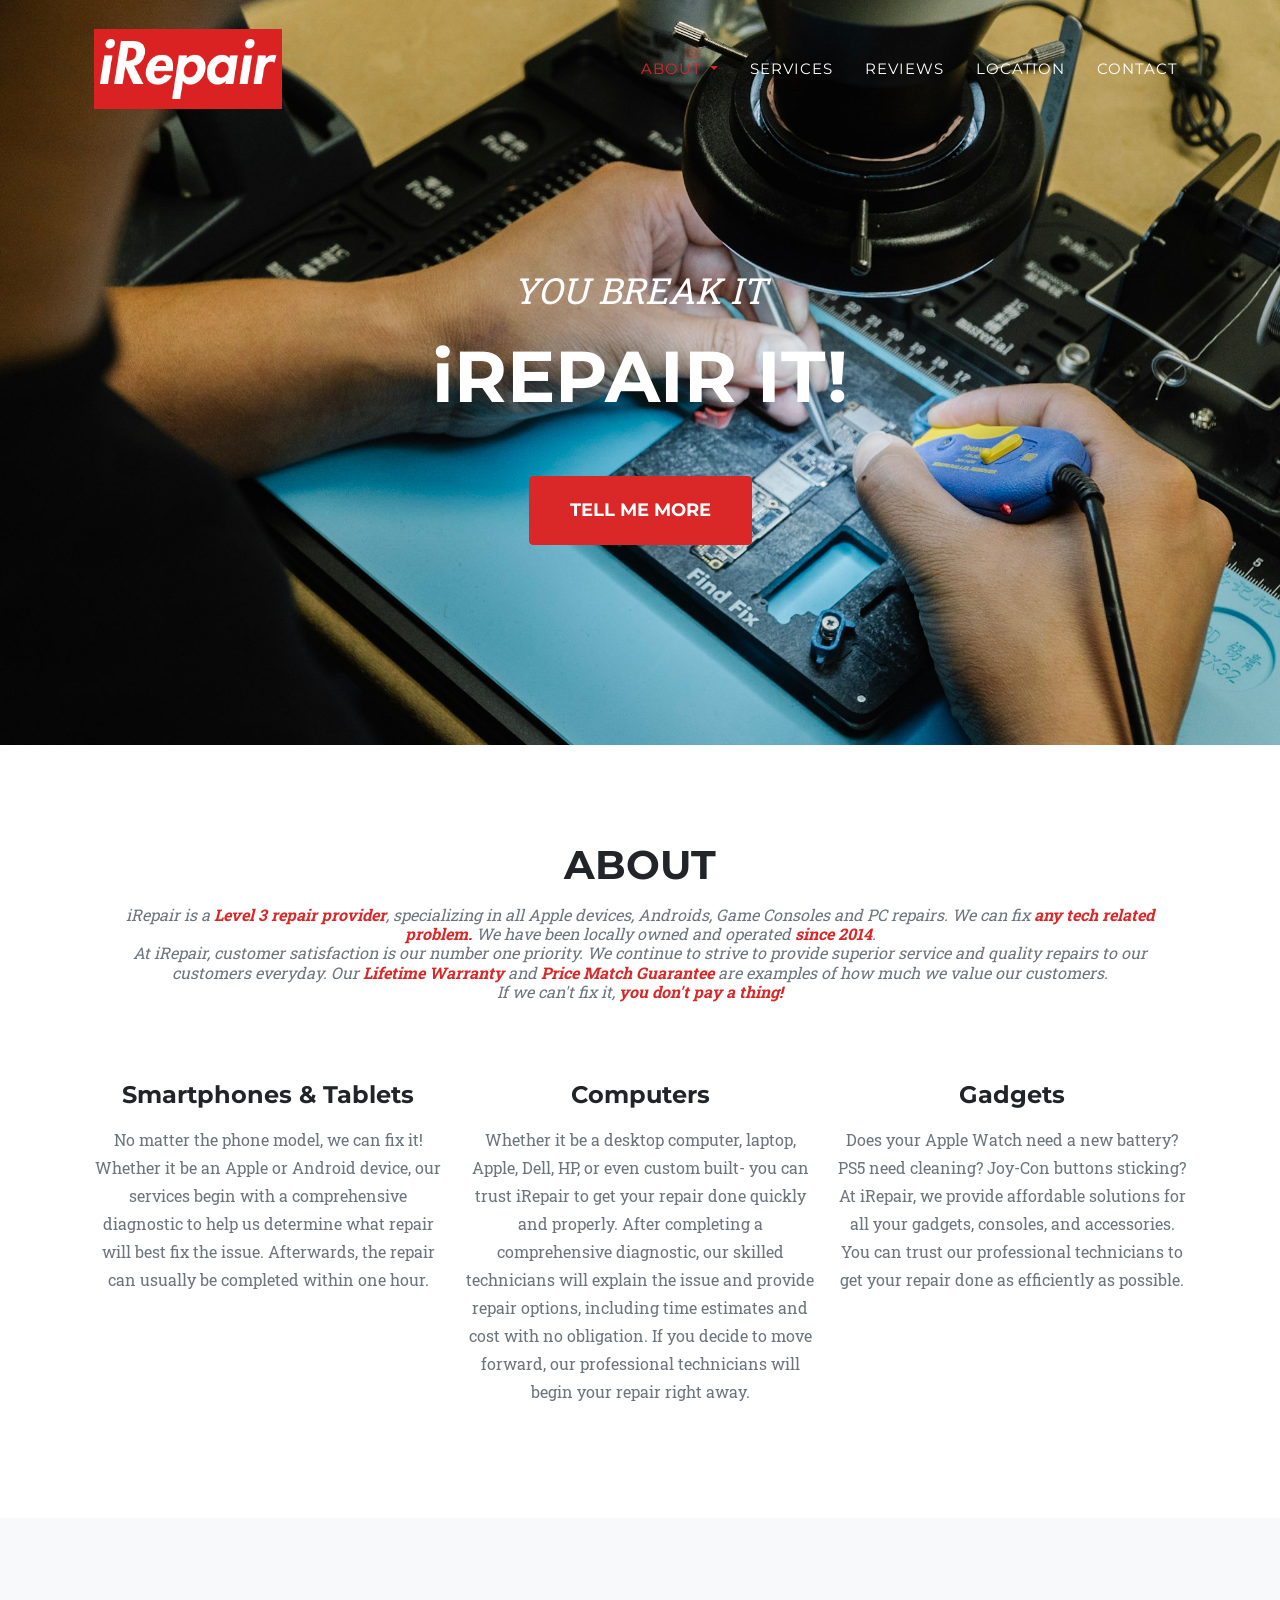
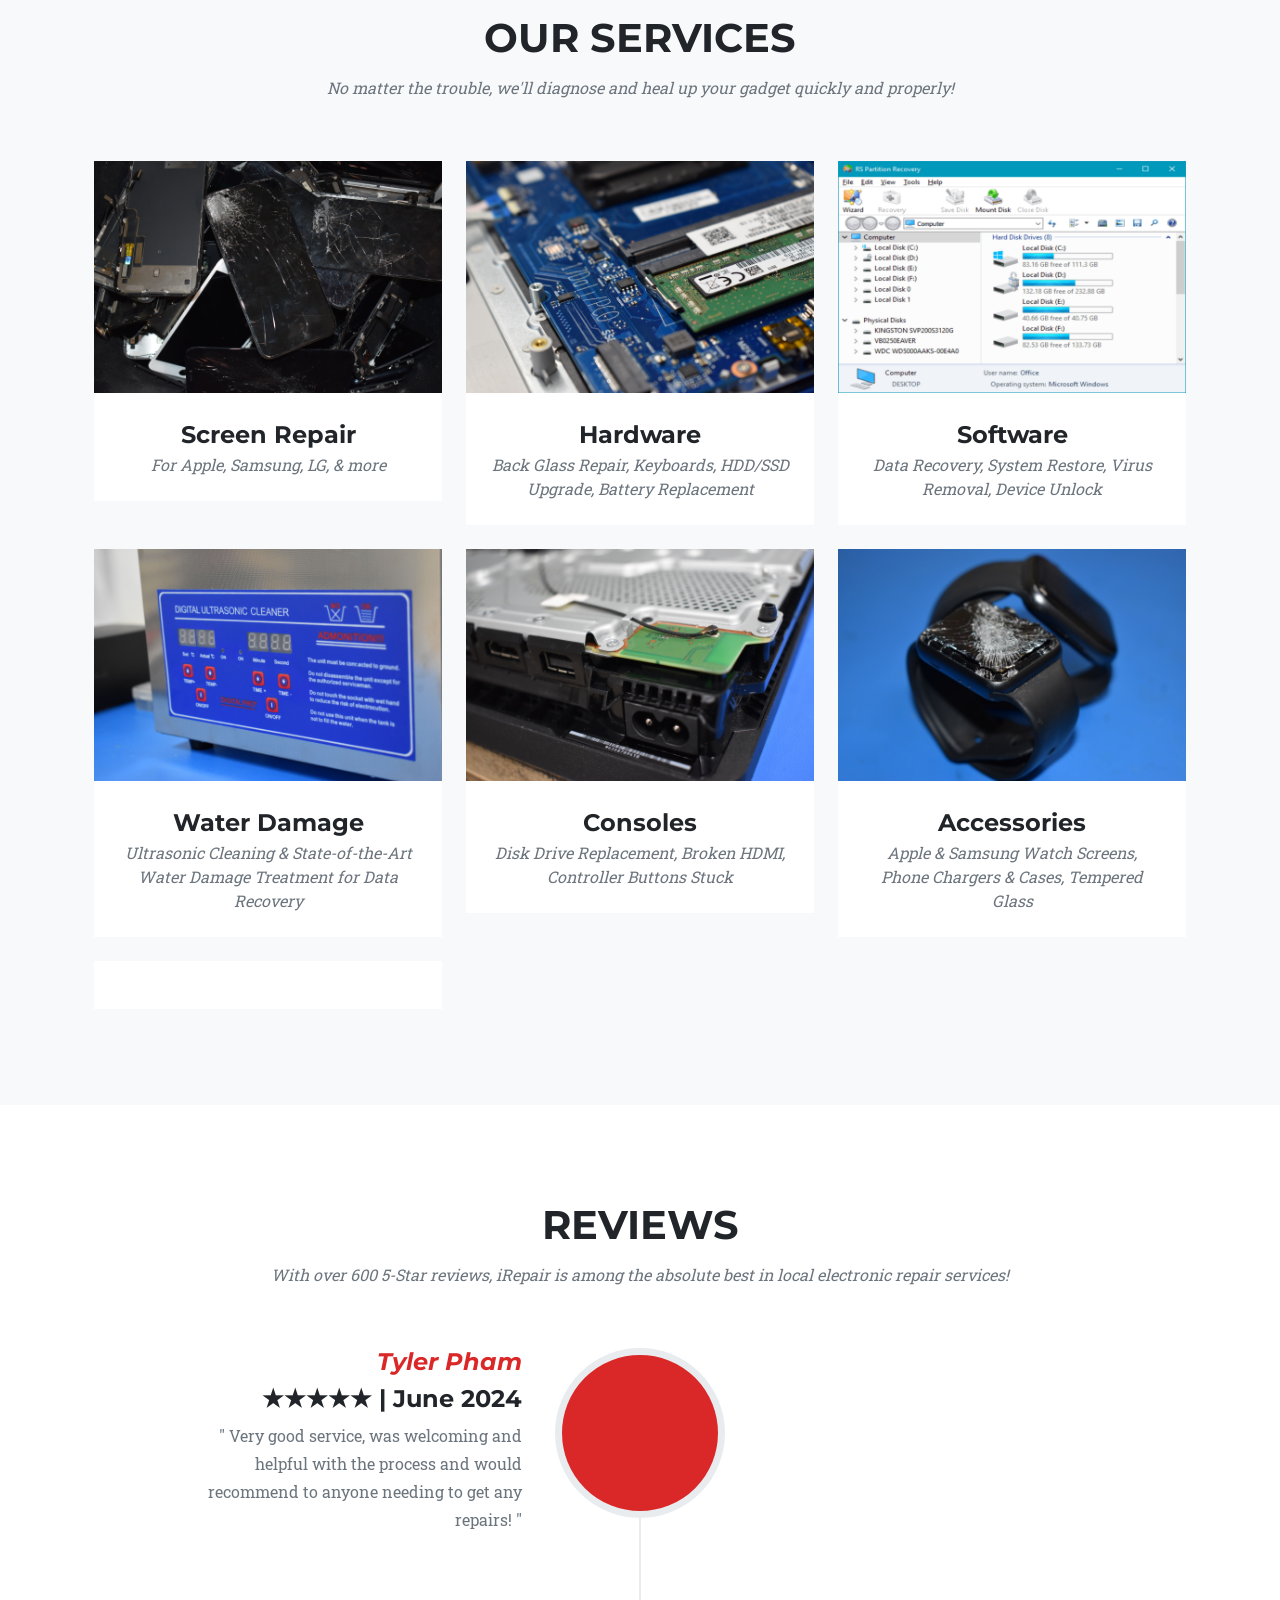
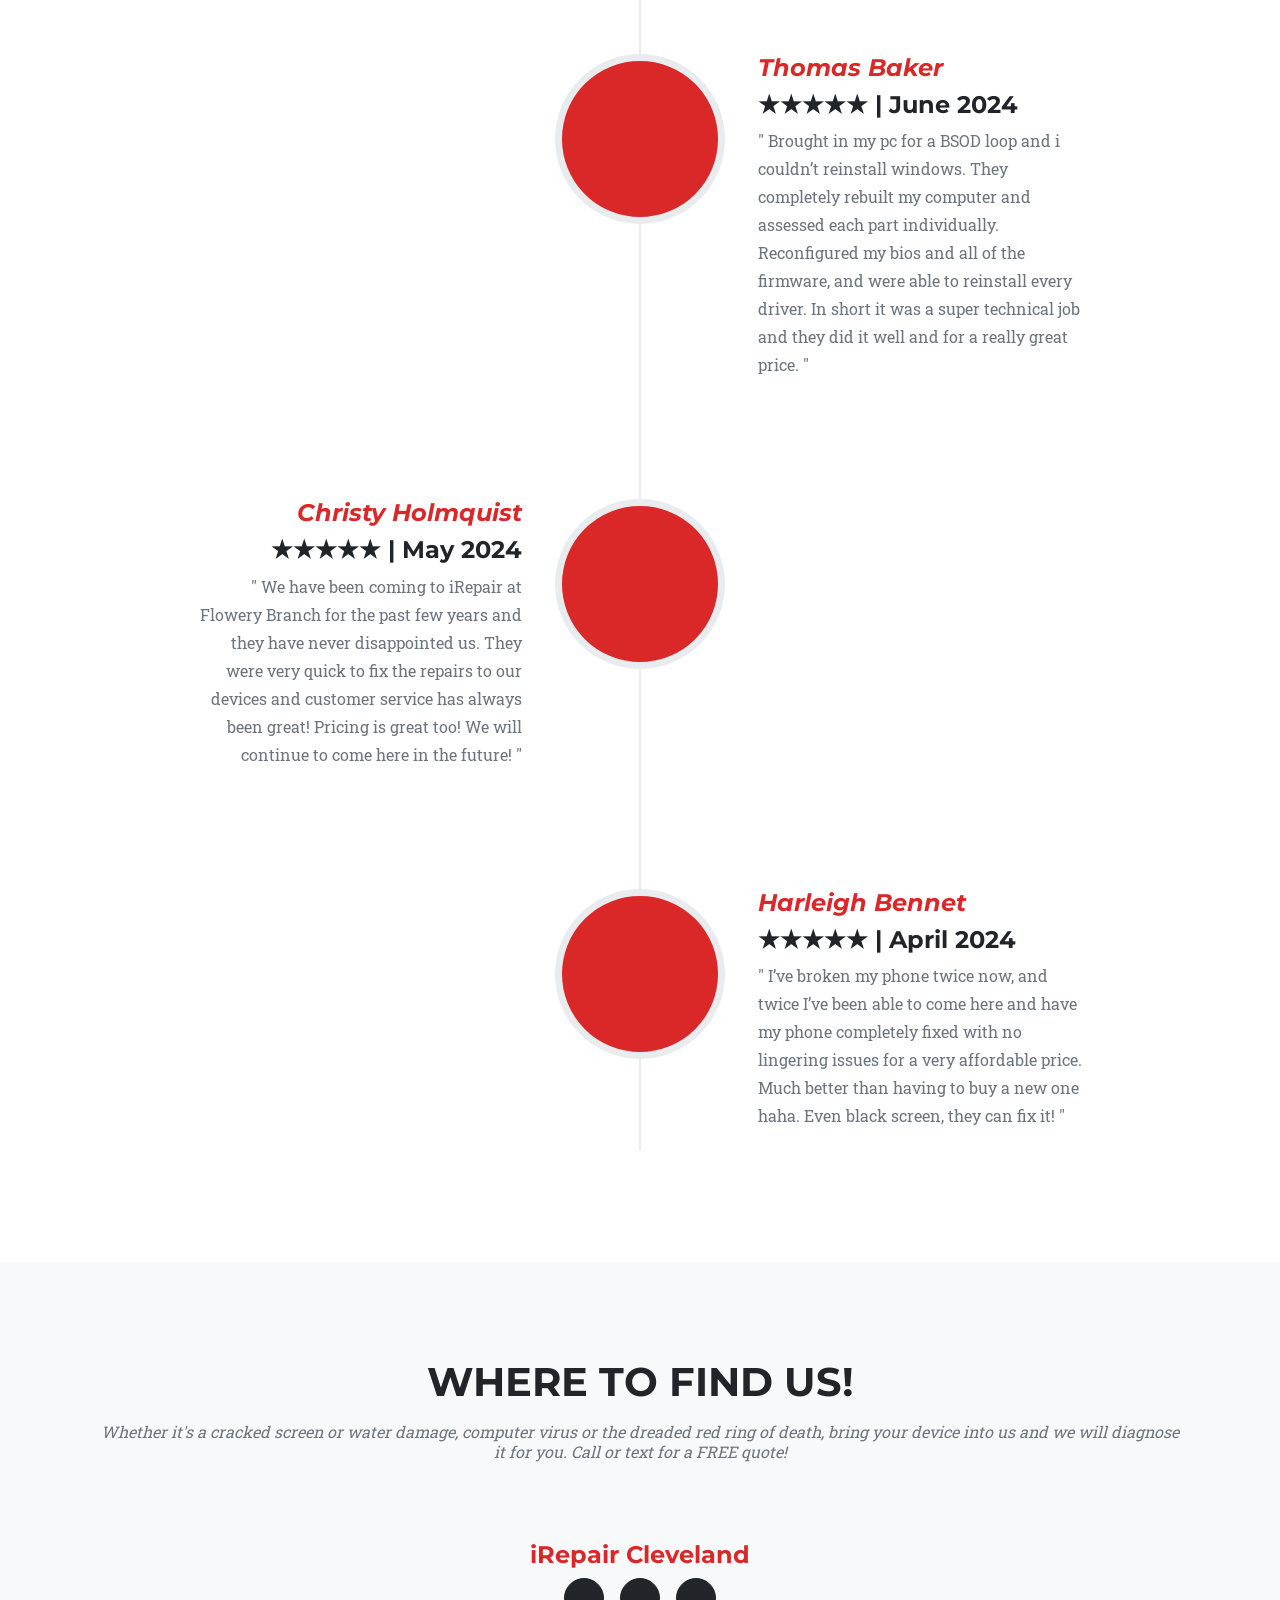
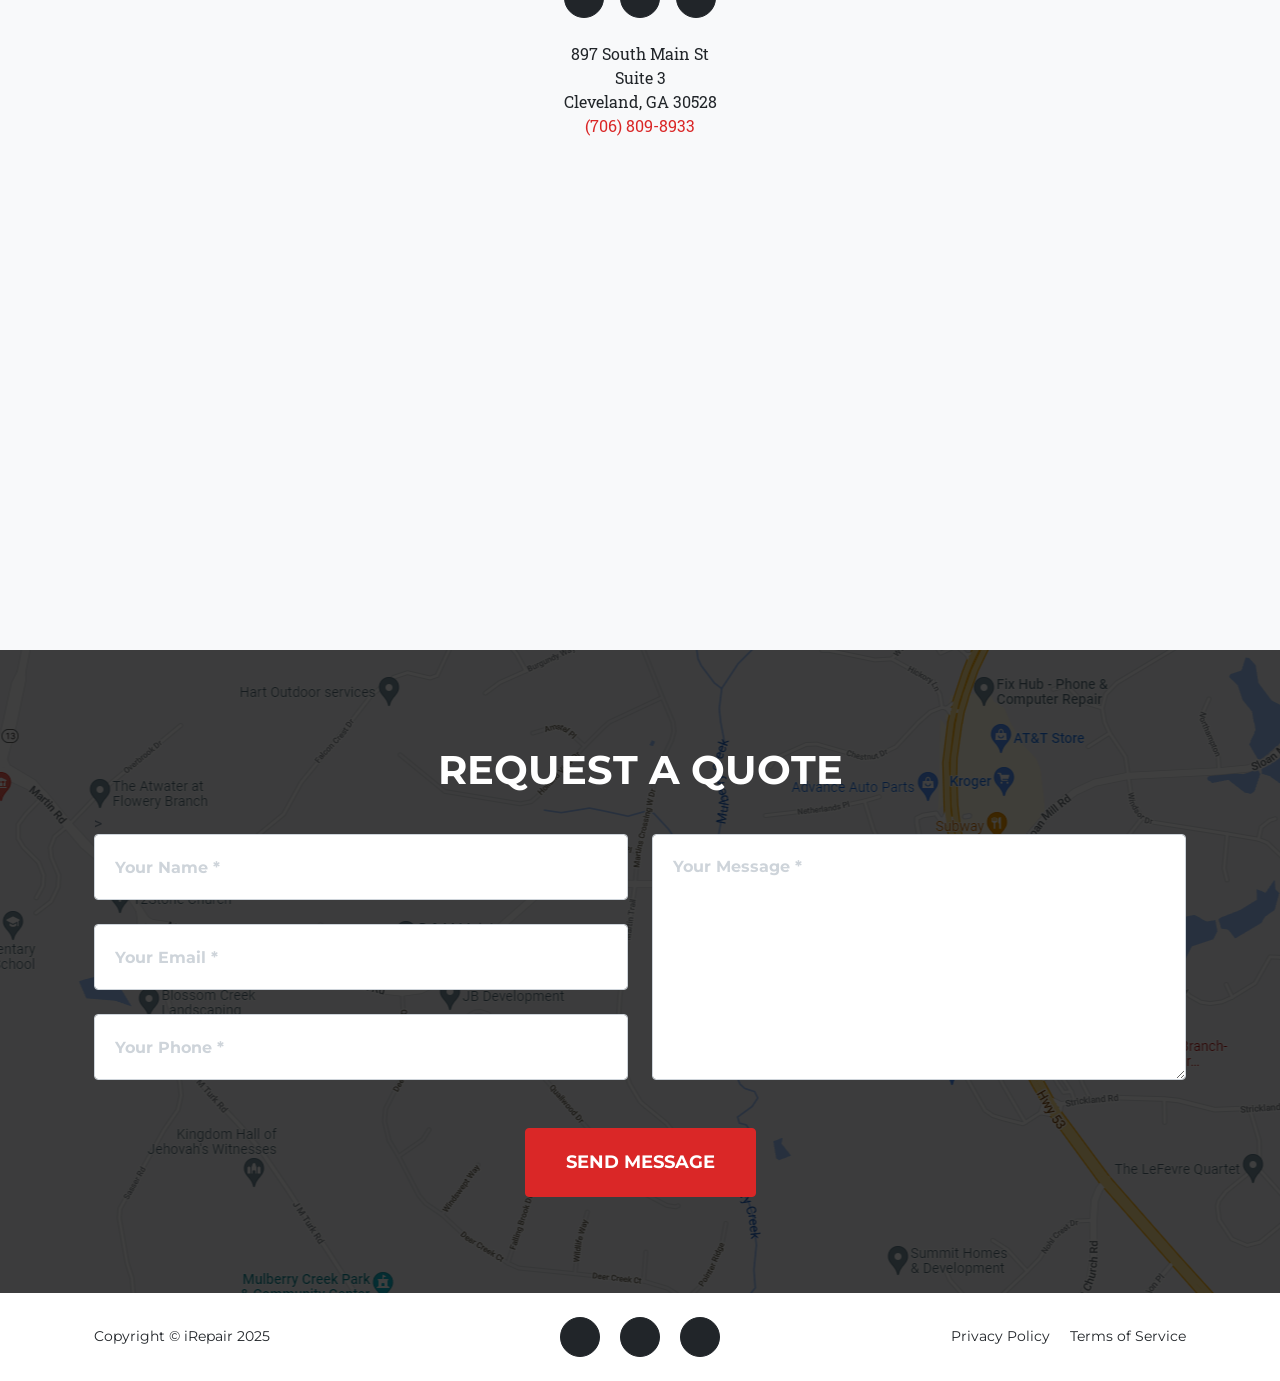
==== commit 7bb27705: "Updated Google Maps embed." ====
--- a/index.html
+++ b/index.html
@@ -399,7 +399,7 @@
 						</p>
 					</div>
 					<div id="map-container-google-1" class="z-depth-1-half map-container" style="height: 25rem">
-						<iframe src="https://www.google.com/maps/embed?pb=!1m18!1m12!1m3!1d3300.32070945659!2d-83.85811932491785!3d34.18928131048297!2m3!1f0!2f0!3f0!3m2!1i1024!2i768!4f13.1!3m3!1m2!1s0x88f5edba1ef00161%3A0xf6d68d4e94103ecd!2siRepair%20Flowery%20Branch%20Cell%20Phone%20Repair%2CComputer%20Repair%2C%20Tablet!5e0!3m2!1sen!2sus!4v1721174199621!5m2!1sen!2sus" width="100%" height="100%" style="border:0;" allowfullscreen="" loading="lazy" referrerpolicy="no-referrer-when-downgrade"></iframe>
+						<iframe src="https://www.google.com/maps/embed?pb=!1m18!1m12!1m3!1d3284.76917538568!2d-83.76307202513061!3d34.58470668942927!2m3!1f0!2f0!3f0!3m2!1i1024!2i768!4f13.1!3m3!1m2!1s0x885f4f81306c9cf1%3A0x1c495dec967cbfaf!2siRepair%20Cleveland!5e0!3m2!1sen!2sus!4v1762255894810!5m2!1sen!2sus" width="100%" height="100%" style="border:0;" allowfullscreen="" loading="lazy" referrerpolicy="no-referrer-when-downgrade"></iframe>
 					</div>
 				</div>
 				<!-- <div class="col-lg-4">
